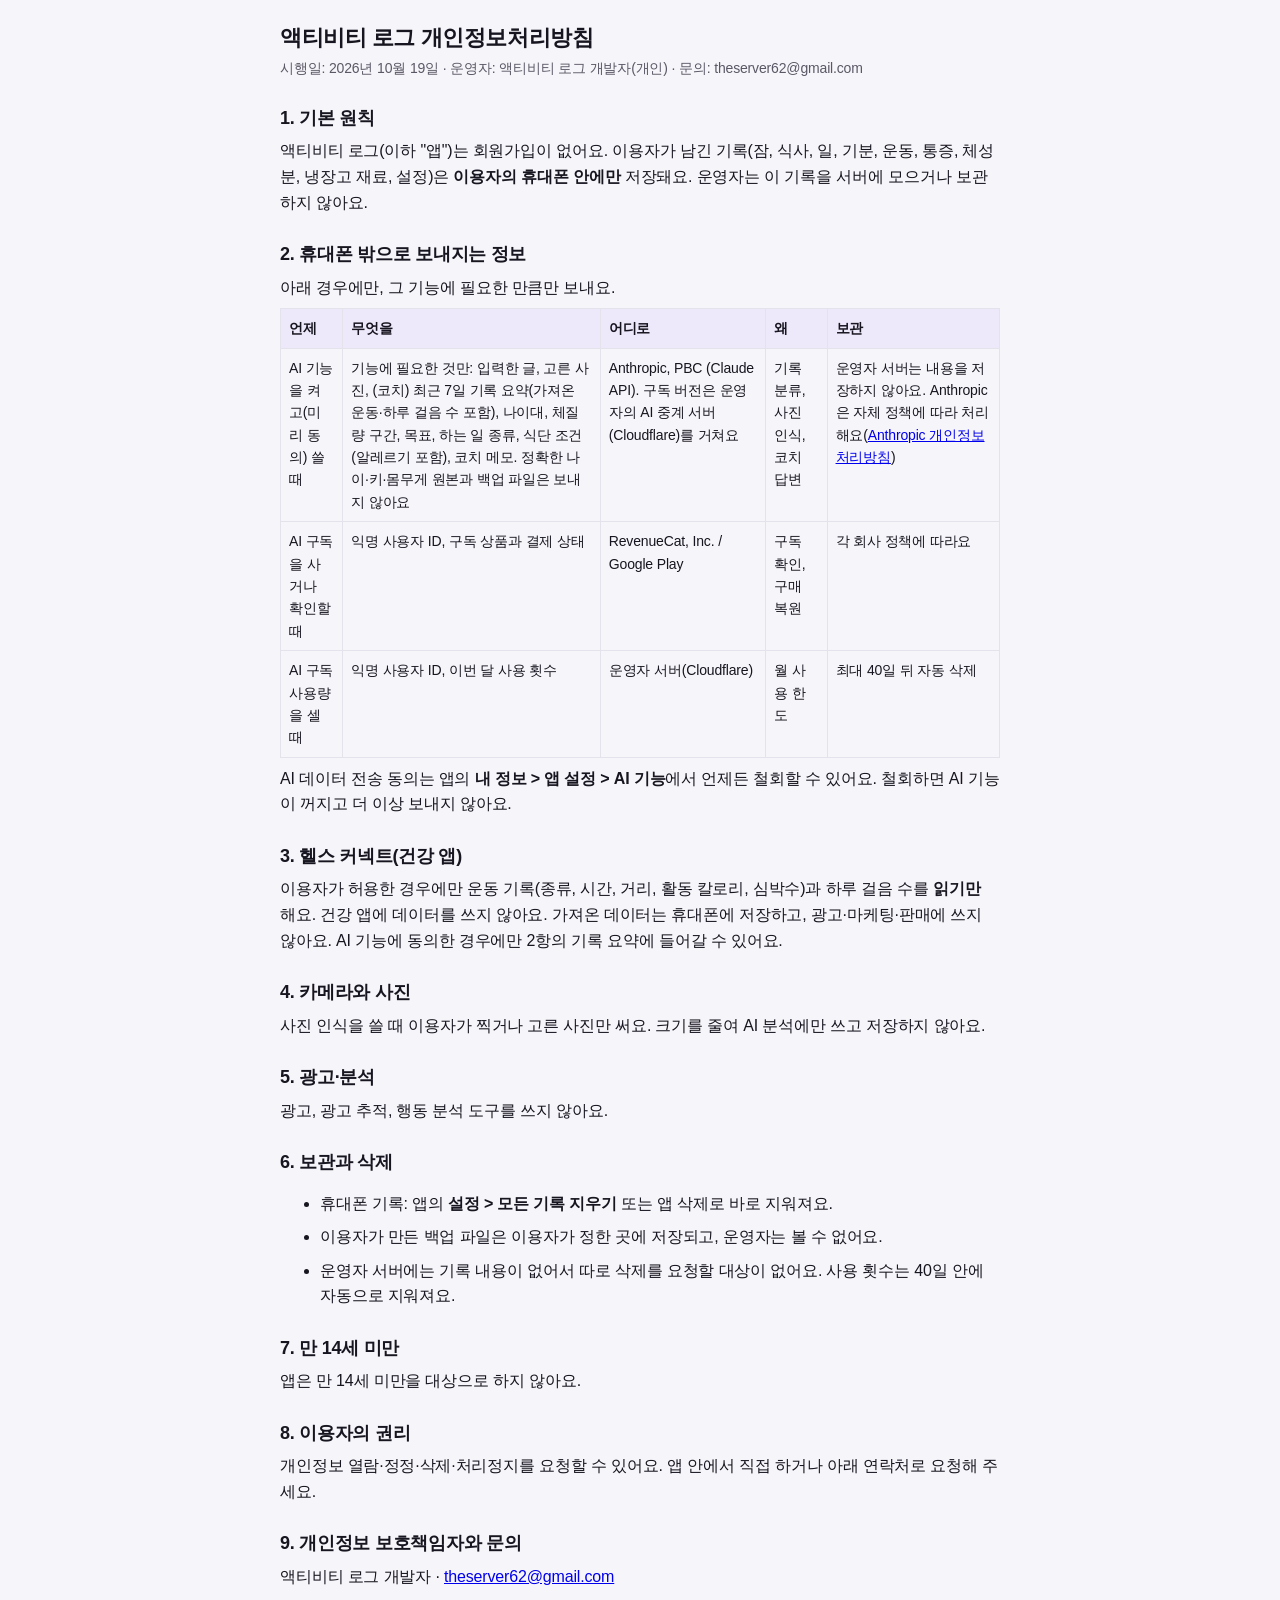
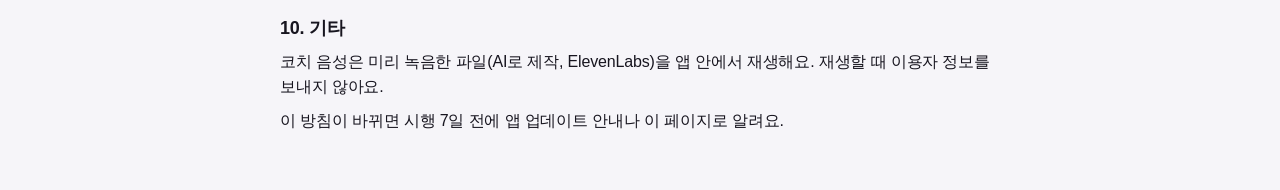
==== activity-log/privacy.html @ 5eaf6dde "액티비티 로그 개인정보처리방침 추가" ====
<!doctype html>
<html lang="ko">
<head>
<meta charset="utf-8">
<meta name="viewport" content="width=device-width,initial-scale=1">
<title>액티비티 로그 개인정보처리방침</title>
<style>
body{margin:0;background:#F6F5F9;color:#17151F;font:400 16px/1.6 -apple-system,BlinkMacSystemFont,'Apple SD Gothic Neo','Noto Sans KR','Malgun Gothic',sans-serif;letter-spacing:-0.01em}
main{max-width:720px;margin:0 auto;padding:24px 16px 48px}
h1{font-size:22px;line-height:1.3;letter-spacing:-0.02em;margin:0 0 4px}
h2{font-size:18px;line-height:1.3;letter-spacing:-0.015em;margin:28px 0 8px}
p,li{margin:0 0 8px}
table{border-collapse:collapse;width:100%;font-size:14px;margin:8px 0}
th,td{border:1px solid #E4E2EA;padding:8px;vertical-align:top;text-align:left}
th{background:#EEE9FA}
.muted{color:#5B5866;font-size:14px}
</style>
</head>
<body>
<main>
<h1>액티비티 로그 개인정보처리방침</h1>
<p class="muted">시행일: 2026년 10월 19일 · 운영자: 액티비티 로그 개발자(개인) · 문의: theserver62@gmail.com</p>

<h2>1. 기본 원칙</h2>
<p>액티비티 로그(이하 "앱")는 회원가입이 없어요. 이용자가 남긴 기록(잠, 식사, 일, 기분, 운동, 통증, 체성분, 냉장고 재료, 설정)은 <b>이용자의 휴대폰 안에만</b> 저장돼요. 운영자는 이 기록을 서버에 모으거나 보관하지 않아요.</p>

<h2>2. 휴대폰 밖으로 보내지는 정보</h2>
<p>아래 경우에만, 그 기능에 필요한 만큼만 보내요.</p>
<table>
<tr><th>언제</th><th>무엇을</th><th>어디로</th><th>왜</th><th>보관</th></tr>
<tr><td>AI 기능을 켜고(미리 동의) 쓸 때</td><td>기능에 필요한 것만: 입력한 글, 고른 사진, (코치) 최근 7일 기록 요약(가져온 운동·하루 걸음 수 포함), 나이대, 체질량 구간, 목표, 하는 일 종류, 식단 조건(알레르기 포함), 코치 메모. 정확한 나이·키·몸무게 원본과 백업 파일은 보내지 않아요</td><td>Anthropic, PBC (Claude API). 구독 버전은 운영자의 AI 중계 서버(Cloudflare)를 거쳐요</td><td>기록 분류, 사진 인식, 코치 답변</td><td>운영자 서버는 내용을 저장하지 않아요. Anthropic은 자체 정책에 따라 처리해요(<a href="https://www.anthropic.com/legal/privacy">Anthropic 개인정보 처리방침</a>)</td></tr>
<tr><td>AI 구독을 사거나 확인할 때</td><td>익명 사용자 ID, 구독 상품과 결제 상태</td><td>RevenueCat, Inc. / Google Play</td><td>구독 확인, 구매 복원</td><td>각 회사 정책에 따라요</td></tr>
<tr><td>AI 구독 사용량을 셀 때</td><td>익명 사용자 ID, 이번 달 사용 횟수</td><td>운영자 서버(Cloudflare)</td><td>월 사용 한도</td><td>최대 40일 뒤 자동 삭제</td></tr>
</table>
<p>AI 데이터 전송 동의는 앱의 <b>내 정보 &gt; 앱 설정 &gt; AI 기능</b>에서 언제든 철회할 수 있어요. 철회하면 AI 기능이 꺼지고 더 이상 보내지 않아요.</p>

<h2>3. 헬스 커넥트(건강 앱)</h2>
<p>이용자가 허용한 경우에만 운동 기록(종류, 시간, 거리, 활동 칼로리, 심박수)과 하루 걸음 수를 <b>읽기만</b> 해요. 건강 앱에 데이터를 쓰지 않아요. 가져온 데이터는 휴대폰에 저장하고, 광고·마케팅·판매에 쓰지 않아요. AI 기능에 동의한 경우에만 2항의 기록 요약에 들어갈 수 있어요.</p>

<h2>4. 카메라와 사진</h2>
<p>사진 인식을 쓸 때 이용자가 찍거나 고른 사진만 써요. 크기를 줄여 AI 분석에만 쓰고 저장하지 않아요.</p>

<h2>5. 광고·분석</h2>
<p>광고, 광고 추적, 행동 분석 도구를 쓰지 않아요.</p>

<h2>6. 보관과 삭제</h2>
<ul>
<li>휴대폰 기록: 앱의 <b>설정 &gt; 모든 기록 지우기</b> 또는 앱 삭제로 바로 지워져요.</li>
<li>이용자가 만든 백업 파일은 이용자가 정한 곳에 저장되고, 운영자는 볼 수 없어요.</li>
<li>운영자 서버에는 기록 내용이 없어서 따로 삭제를 요청할 대상이 없어요. 사용 횟수는 40일 안에 자동으로 지워져요.</li>
</ul>

<h2>7. 만 14세 미만</h2>
<p>앱은 만 14세 미만을 대상으로 하지 않아요.</p>

<h2>8. 이용자의 권리</h2>
<p>개인정보 열람·정정·삭제·처리정지를 요청할 수 있어요. 앱 안에서 직접 하거나 아래 연락처로 요청해 주세요.</p>

<h2>9. 개인정보 보호책임자와 문의</h2>
<p>액티비티 로그 개발자 · <a href="mailto:theserver62@gmail.com">theserver62@gmail.com</a></p>

<h2>10. 기타</h2>
<p>코치 음성은 미리 녹음한 파일(AI로 제작, ElevenLabs)을 앱 안에서 재생해요. 재생할 때 이용자 정보를 보내지 않아요.</p>
<p>이 방침이 바뀌면 시행 7일 전에 앱 업데이트 안내나 이 페이지로 알려요.</p>
</main>
</body>
</html>
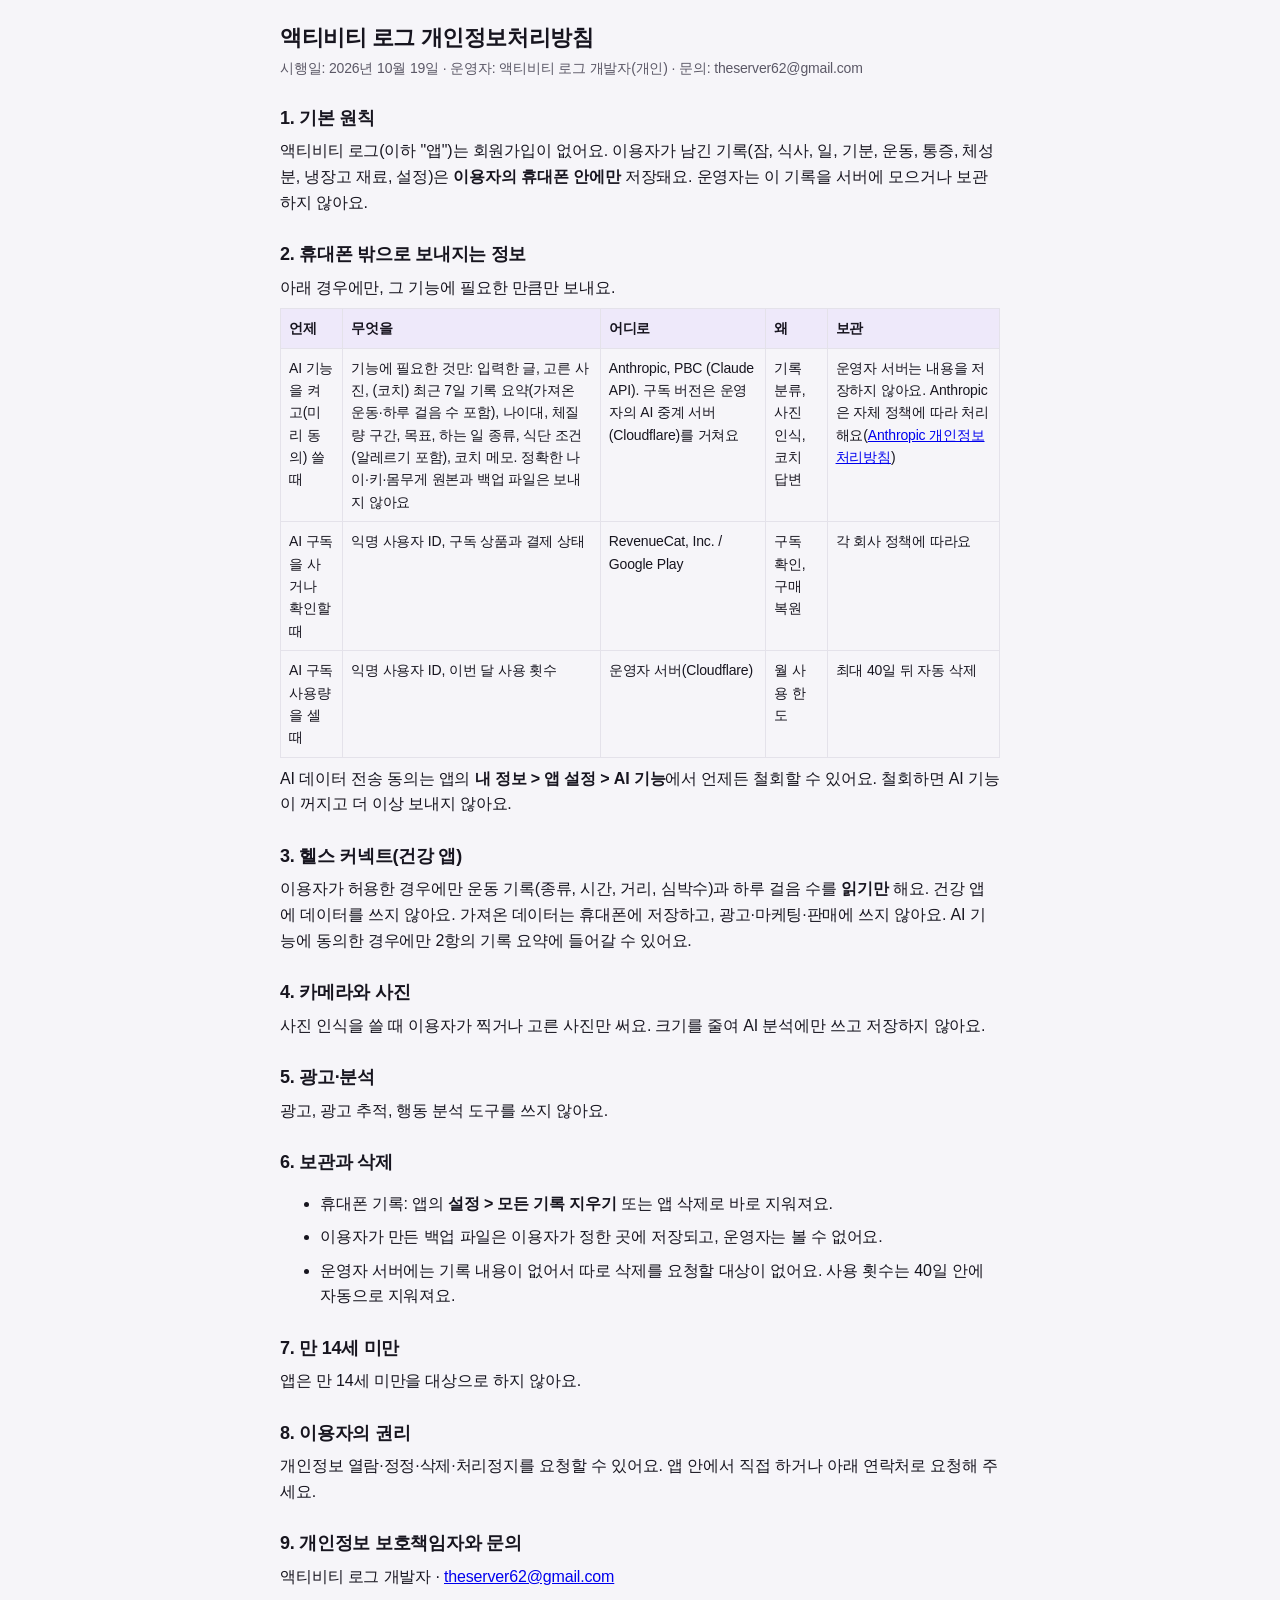
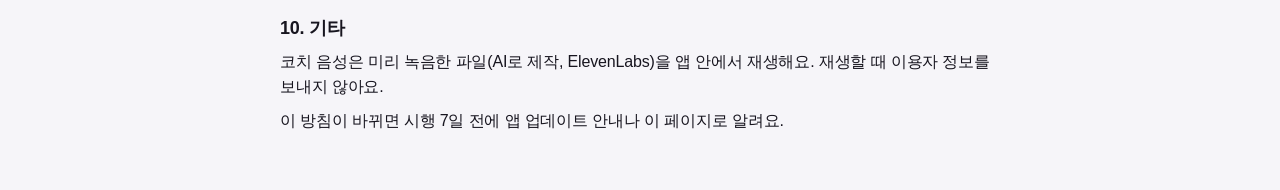
==== commit ebaff019: "activity-log 개인정보처리방침: 활동 칼로리 권한 제거 반영, 의료 고지 문구 (1.8.1) Co-Authored-By: Claude Opus 5.5 <noreply@an" ====
--- a/activity-log/privacy.html
+++ b/activity-log/privacy.html
@@ -35,7 +35,7 @@
 <p>AI 데이터 전송 동의는 앱의 <b>내 정보 &gt; 앱 설정 &gt; AI 기능</b>에서 언제든 철회할 수 있어요. 철회하면 AI 기능이 꺼지고 더 이상 보내지 않아요.</p>
 
 <h2>3. 헬스 커넥트(건강 앱)</h2>
-<p>이용자가 허용한 경우에만 운동 기록(종류, 시간, 거리, 활동 칼로리, 심박수)과 하루 걸음 수를 <b>읽기만</b> 해요. 건강 앱에 데이터를 쓰지 않아요. 가져온 데이터는 휴대폰에 저장하고, 광고·마케팅·판매에 쓰지 않아요. AI 기능에 동의한 경우에만 2항의 기록 요약에 들어갈 수 있어요.</p>
+<p>이용자가 허용한 경우에만 운동 기록(종류, 시간, 거리, 심박수)과 하루 걸음 수를 <b>읽기만</b> 해요. 건강 앱에 데이터를 쓰지 않아요. 가져온 데이터는 휴대폰에 저장하고, 광고·마케팅·판매에 쓰지 않아요. AI 기능에 동의한 경우에만 2항의 기록 요약에 들어갈 수 있어요.</p>
 
 <h2>4. 카메라와 사진</h2>
 <p>사진 인식을 쓸 때 이용자가 찍거나 고른 사진만 써요. 크기를 줄여 AI 분석에만 쓰고 저장하지 않아요.</p>
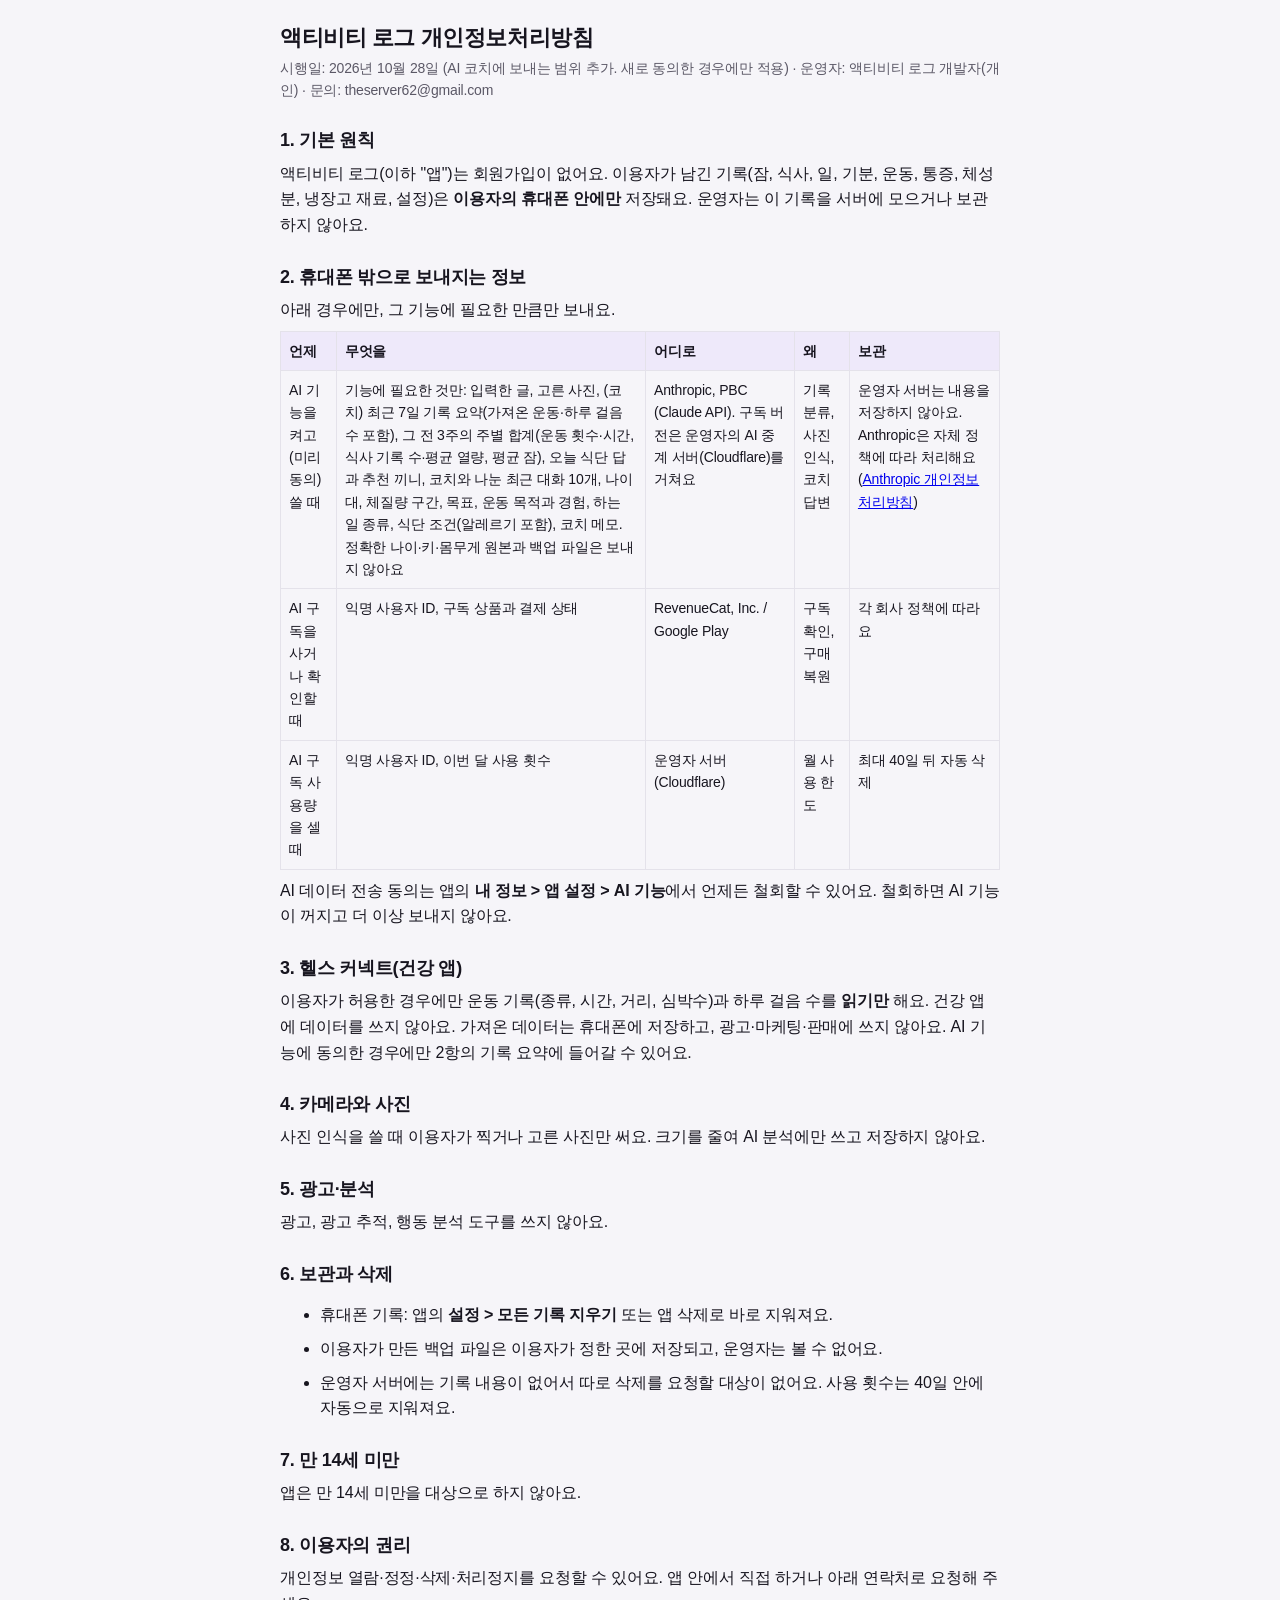
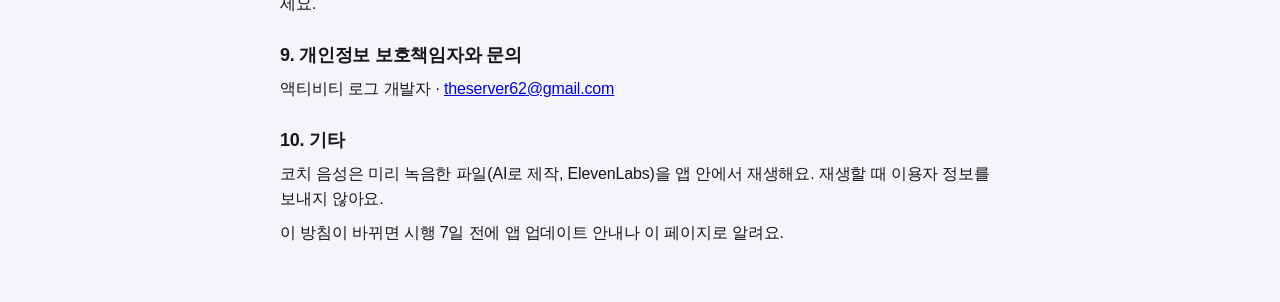
==== commit 9ac8deb2: "activity-log 개인정보처리방침: AI 코치 전송 범위 추가 (10/28) Co-Authored-By: Claude Opus 5.5 <noreply@anthropic.com" ====
--- a/activity-log/privacy.html
+++ b/activity-log/privacy.html
@@ -19,7 +19,7 @@
 <body>
 <main>
 <h1>액티비티 로그 개인정보처리방침</h1>
-<p class="muted">시행일: 2026년 10월 19일 · 운영자: 액티비티 로그 개발자(개인) · 문의: theserver62@gmail.com</p>
+<p class="muted">시행일: 2026년 10월 28일 (AI 코치에 보내는 범위 추가. 새로 동의한 경우에만 적용) · 운영자: 액티비티 로그 개발자(개인) · 문의: theserver62@gmail.com</p>
 
 <h2>1. 기본 원칙</h2>
 <p>액티비티 로그(이하 "앱")는 회원가입이 없어요. 이용자가 남긴 기록(잠, 식사, 일, 기분, 운동, 통증, 체성분, 냉장고 재료, 설정)은 <b>이용자의 휴대폰 안에만</b> 저장돼요. 운영자는 이 기록을 서버에 모으거나 보관하지 않아요.</p>
@@ -28,7 +28,7 @@
 <p>아래 경우에만, 그 기능에 필요한 만큼만 보내요.</p>
 <table>
 <tr><th>언제</th><th>무엇을</th><th>어디로</th><th>왜</th><th>보관</th></tr>
-<tr><td>AI 기능을 켜고(미리 동의) 쓸 때</td><td>기능에 필요한 것만: 입력한 글, 고른 사진, (코치) 최근 7일 기록 요약(가져온 운동·하루 걸음 수 포함), 나이대, 체질량 구간, 목표, 하는 일 종류, 식단 조건(알레르기 포함), 코치 메모. 정확한 나이·키·몸무게 원본과 백업 파일은 보내지 않아요</td><td>Anthropic, PBC (Claude API). 구독 버전은 운영자의 AI 중계 서버(Cloudflare)를 거쳐요</td><td>기록 분류, 사진 인식, 코치 답변</td><td>운영자 서버는 내용을 저장하지 않아요. Anthropic은 자체 정책에 따라 처리해요(<a href="https://www.anthropic.com/legal/privacy">Anthropic 개인정보 처리방침</a>)</td></tr>
+<tr><td>AI 기능을 켜고(미리 동의) 쓸 때</td><td>기능에 필요한 것만: 입력한 글, 고른 사진, (코치) 최근 7일 기록 요약(가져온 운동·하루 걸음 수 포함), 그 전 3주의 주별 합계(운동 횟수·시간, 식사 기록 수·평균 열량, 평균 잠), 오늘 식단 답과 추천 끼니, 코치와 나눈 최근 대화 10개, 나이대, 체질량 구간, 목표, 운동 목적과 경험, 하는 일 종류, 식단 조건(알레르기 포함), 코치 메모. 정확한 나이·키·몸무게 원본과 백업 파일은 보내지 않아요</td><td>Anthropic, PBC (Claude API). 구독 버전은 운영자의 AI 중계 서버(Cloudflare)를 거쳐요</td><td>기록 분류, 사진 인식, 코치 답변</td><td>운영자 서버는 내용을 저장하지 않아요. Anthropic은 자체 정책에 따라 처리해요(<a href="https://www.anthropic.com/legal/privacy">Anthropic 개인정보 처리방침</a>)</td></tr>
 <tr><td>AI 구독을 사거나 확인할 때</td><td>익명 사용자 ID, 구독 상품과 결제 상태</td><td>RevenueCat, Inc. / Google Play</td><td>구독 확인, 구매 복원</td><td>각 회사 정책에 따라요</td></tr>
 <tr><td>AI 구독 사용량을 셀 때</td><td>익명 사용자 ID, 이번 달 사용 횟수</td><td>운영자 서버(Cloudflare)</td><td>월 사용 한도</td><td>최대 40일 뒤 자동 삭제</td></tr>
 </table>
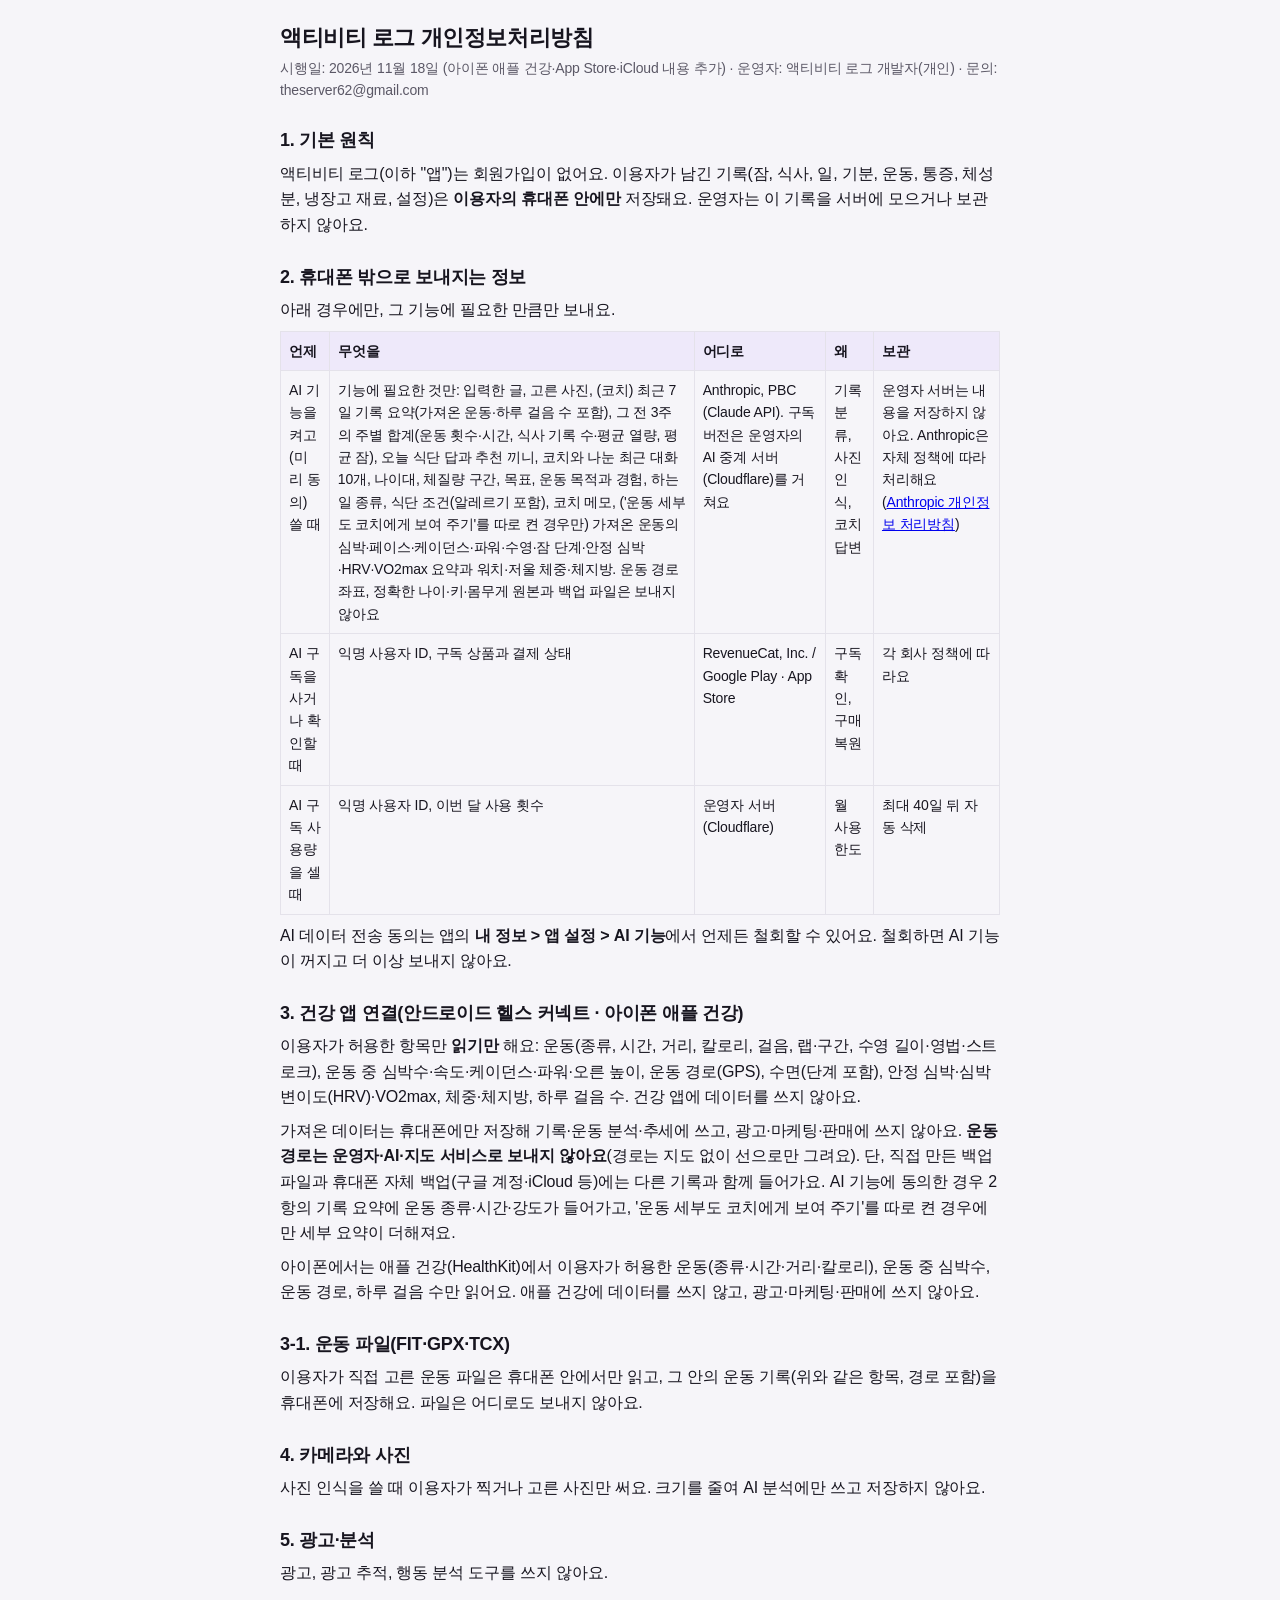
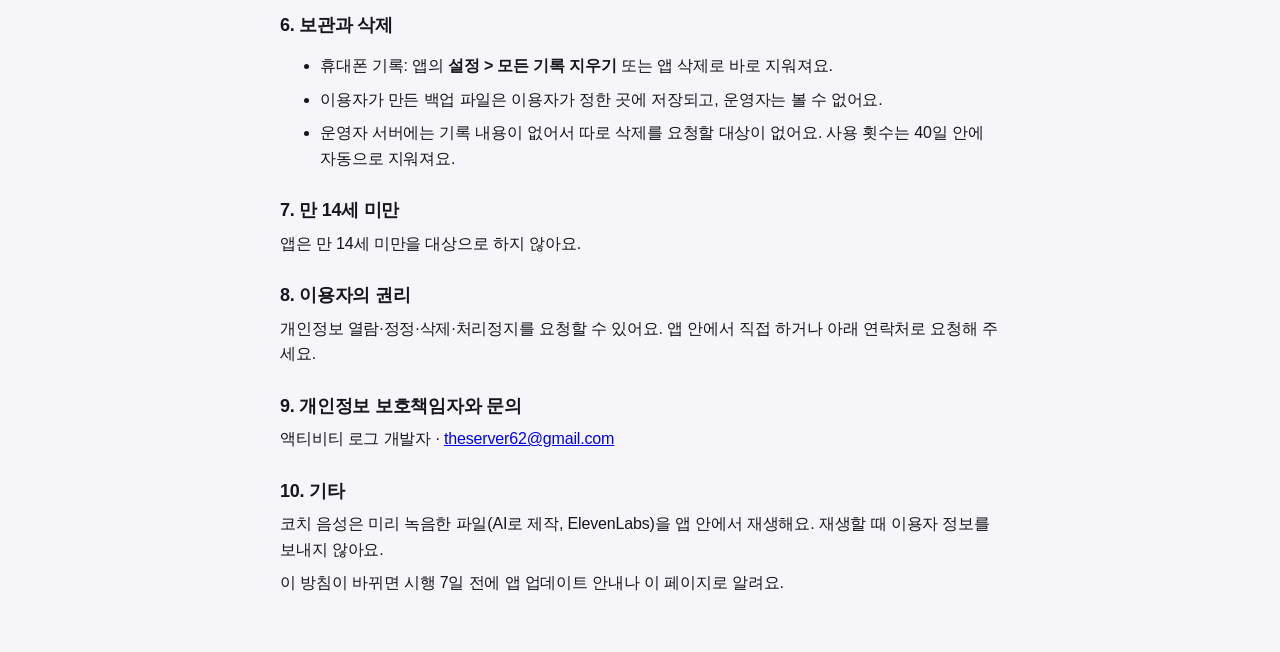
==== commit eaf9f35a: "activity-log 처리방침 11/18판: 아이폰 애플 건강·App Store·iCloud, 워치·운동 파일 가져오기 (activity-log b91e86a) Co-Author" ====
--- a/activity-log/privacy.html
+++ b/activity-log/privacy.html
@@ -19,7 +19,7 @@
 <body>
 <main>
 <h1>액티비티 로그 개인정보처리방침</h1>
-<p class="muted">시행일: 2026년 10월 28일 (AI 코치에 보내는 범위 추가. 새로 동의한 경우에만 적용) · 운영자: 액티비티 로그 개발자(개인) · 문의: theserver62@gmail.com</p>
+<p class="muted">시행일: 2026년 11월 18일 (아이폰 애플 건강·App Store·iCloud 내용 추가) · 운영자: 액티비티 로그 개발자(개인) · 문의: theserver62@gmail.com</p>
 
 <h2>1. 기본 원칙</h2>
 <p>액티비티 로그(이하 "앱")는 회원가입이 없어요. 이용자가 남긴 기록(잠, 식사, 일, 기분, 운동, 통증, 체성분, 냉장고 재료, 설정)은 <b>이용자의 휴대폰 안에만</b> 저장돼요. 운영자는 이 기록을 서버에 모으거나 보관하지 않아요.</p>
@@ -28,14 +28,18 @@
 <p>아래 경우에만, 그 기능에 필요한 만큼만 보내요.</p>
 <table>
 <tr><th>언제</th><th>무엇을</th><th>어디로</th><th>왜</th><th>보관</th></tr>
-<tr><td>AI 기능을 켜고(미리 동의) 쓸 때</td><td>기능에 필요한 것만: 입력한 글, 고른 사진, (코치) 최근 7일 기록 요약(가져온 운동·하루 걸음 수 포함), 그 전 3주의 주별 합계(운동 횟수·시간, 식사 기록 수·평균 열량, 평균 잠), 오늘 식단 답과 추천 끼니, 코치와 나눈 최근 대화 10개, 나이대, 체질량 구간, 목표, 운동 목적과 경험, 하는 일 종류, 식단 조건(알레르기 포함), 코치 메모. 정확한 나이·키·몸무게 원본과 백업 파일은 보내지 않아요</td><td>Anthropic, PBC (Claude API). 구독 버전은 운영자의 AI 중계 서버(Cloudflare)를 거쳐요</td><td>기록 분류, 사진 인식, 코치 답변</td><td>운영자 서버는 내용을 저장하지 않아요. Anthropic은 자체 정책에 따라 처리해요(<a href="https://www.anthropic.com/legal/privacy">Anthropic 개인정보 처리방침</a>)</td></tr>
-<tr><td>AI 구독을 사거나 확인할 때</td><td>익명 사용자 ID, 구독 상품과 결제 상태</td><td>RevenueCat, Inc. / Google Play</td><td>구독 확인, 구매 복원</td><td>각 회사 정책에 따라요</td></tr>
+<tr><td>AI 기능을 켜고(미리 동의) 쓸 때</td><td>기능에 필요한 것만: 입력한 글, 고른 사진, (코치) 최근 7일 기록 요약(가져온 운동·하루 걸음 수 포함), 그 전 3주의 주별 합계(운동 횟수·시간, 식사 기록 수·평균 열량, 평균 잠), 오늘 식단 답과 추천 끼니, 코치와 나눈 최근 대화 10개, 나이대, 체질량 구간, 목표, 운동 목적과 경험, 하는 일 종류, 식단 조건(알레르기 포함), 코치 메모, ('운동 세부도 코치에게 보여 주기'를 따로 켠 경우만) 가져온 운동의 심박·페이스·케이던스·파워·수영·잠 단계·안정 심박·HRV·VO2max 요약과 워치·저울 체중·체지방. 운동 경로 좌표, 정확한 나이·키·몸무게 원본과 백업 파일은 보내지 않아요</td><td>Anthropic, PBC (Claude API). 구독 버전은 운영자의 AI 중계 서버(Cloudflare)를 거쳐요</td><td>기록 분류, 사진 인식, 코치 답변</td><td>운영자 서버는 내용을 저장하지 않아요. Anthropic은 자체 정책에 따라 처리해요(<a href="https://www.anthropic.com/legal/privacy">Anthropic 개인정보 처리방침</a>)</td></tr>
+<tr><td>AI 구독을 사거나 확인할 때</td><td>익명 사용자 ID, 구독 상품과 결제 상태</td><td>RevenueCat, Inc. / Google Play · App Store</td><td>구독 확인, 구매 복원</td><td>각 회사 정책에 따라요</td></tr>
 <tr><td>AI 구독 사용량을 셀 때</td><td>익명 사용자 ID, 이번 달 사용 횟수</td><td>운영자 서버(Cloudflare)</td><td>월 사용 한도</td><td>최대 40일 뒤 자동 삭제</td></tr>
 </table>
 <p>AI 데이터 전송 동의는 앱의 <b>내 정보 &gt; 앱 설정 &gt; AI 기능</b>에서 언제든 철회할 수 있어요. 철회하면 AI 기능이 꺼지고 더 이상 보내지 않아요.</p>
 
-<h2>3. 헬스 커넥트(건강 앱)</h2>
-<p>이용자가 허용한 경우에만 운동 기록(종류, 시간, 거리, 심박수)과 하루 걸음 수를 <b>읽기만</b> 해요. 건강 앱에 데이터를 쓰지 않아요. 가져온 데이터는 휴대폰에 저장하고, 광고·마케팅·판매에 쓰지 않아요. AI 기능에 동의한 경우에만 2항의 기록 요약에 들어갈 수 있어요.</p>
+<h2>3. 건강 앱 연결(안드로이드 헬스 커넥트 · 아이폰 애플 건강)</h2>
+<p>이용자가 허용한 항목만 <b>읽기만</b> 해요: 운동(종류, 시간, 거리, 칼로리, 걸음, 랩·구간, 수영 길이·영법·스트로크), 운동 중 심박수·속도·케이던스·파워·오른 높이, 운동 경로(GPS), 수면(단계 포함), 안정 심박·심박 변이도(HRV)·VO2max, 체중·체지방, 하루 걸음 수. 건강 앱에 데이터를 쓰지 않아요.</p>
+<p>가져온 데이터는 휴대폰에만 저장해 기록·운동 분석·추세에 쓰고, 광고·마케팅·판매에 쓰지 않아요. <b>운동 경로는 운영자·AI·지도 서비스로 보내지 않아요</b>(경로는 지도 없이 선으로만 그려요). 단, 직접 만든 백업 파일과 휴대폰 자체 백업(구글 계정·iCloud 등)에는 다른 기록과 함께 들어가요. AI 기능에 동의한 경우 2항의 기록 요약에 운동 종류·시간·강도가 들어가고, '운동 세부도 코치에게 보여 주기'를 따로 켠 경우에만 세부 요약이 더해져요.</p>
+<p>아이폰에서는 애플 건강(HealthKit)에서 이용자가 허용한 운동(종류·시간·거리·칼로리), 운동 중 심박수, 운동 경로, 하루 걸음 수만 읽어요. 애플 건강에 데이터를 쓰지 않고, 광고·마케팅·판매에 쓰지 않아요.</p>
+<h2>3-1. 운동 파일(FIT·GPX·TCX)</h2>
+<p>이용자가 직접 고른 운동 파일은 휴대폰 안에서만 읽고, 그 안의 운동 기록(위와 같은 항목, 경로 포함)을 휴대폰에 저장해요. 파일은 어디로도 보내지 않아요.</p>
 
 <h2>4. 카메라와 사진</h2>
 <p>사진 인식을 쓸 때 이용자가 찍거나 고른 사진만 써요. 크기를 줄여 AI 분석에만 쓰고 저장하지 않아요.</p>
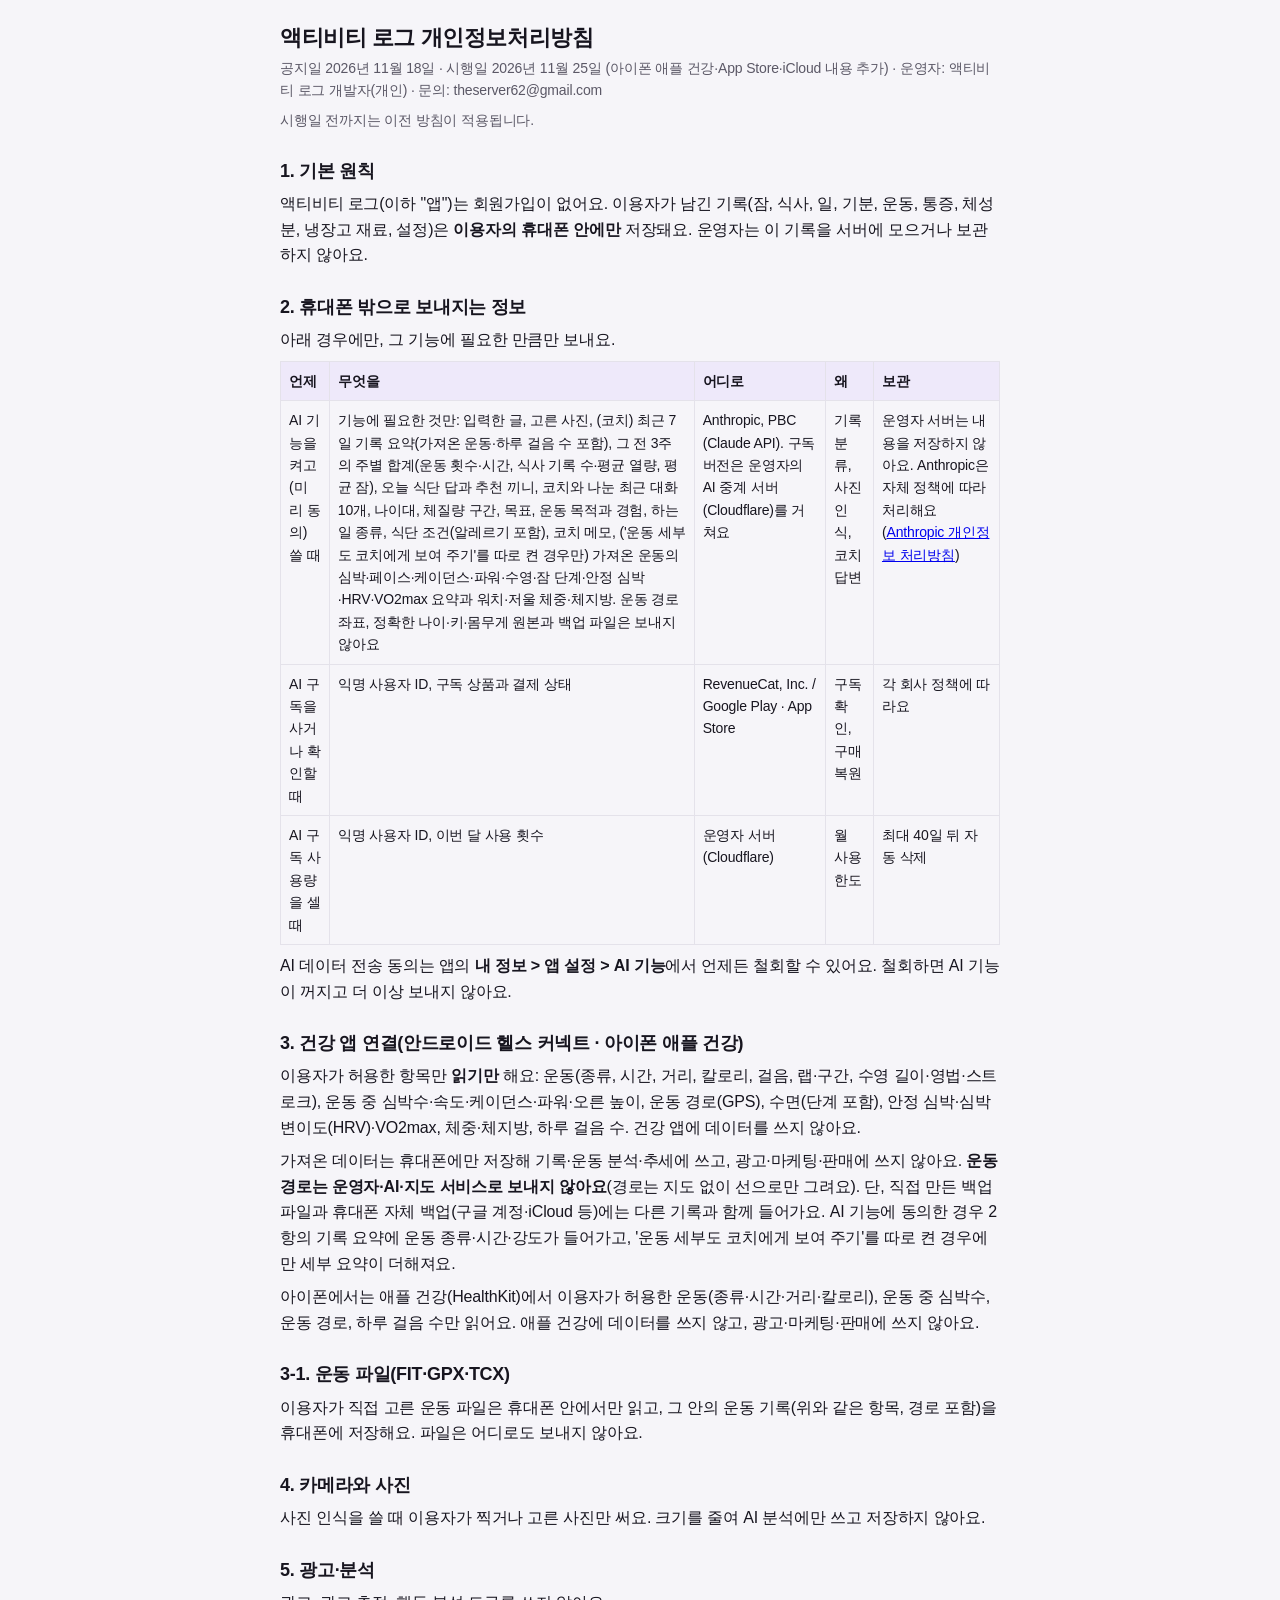
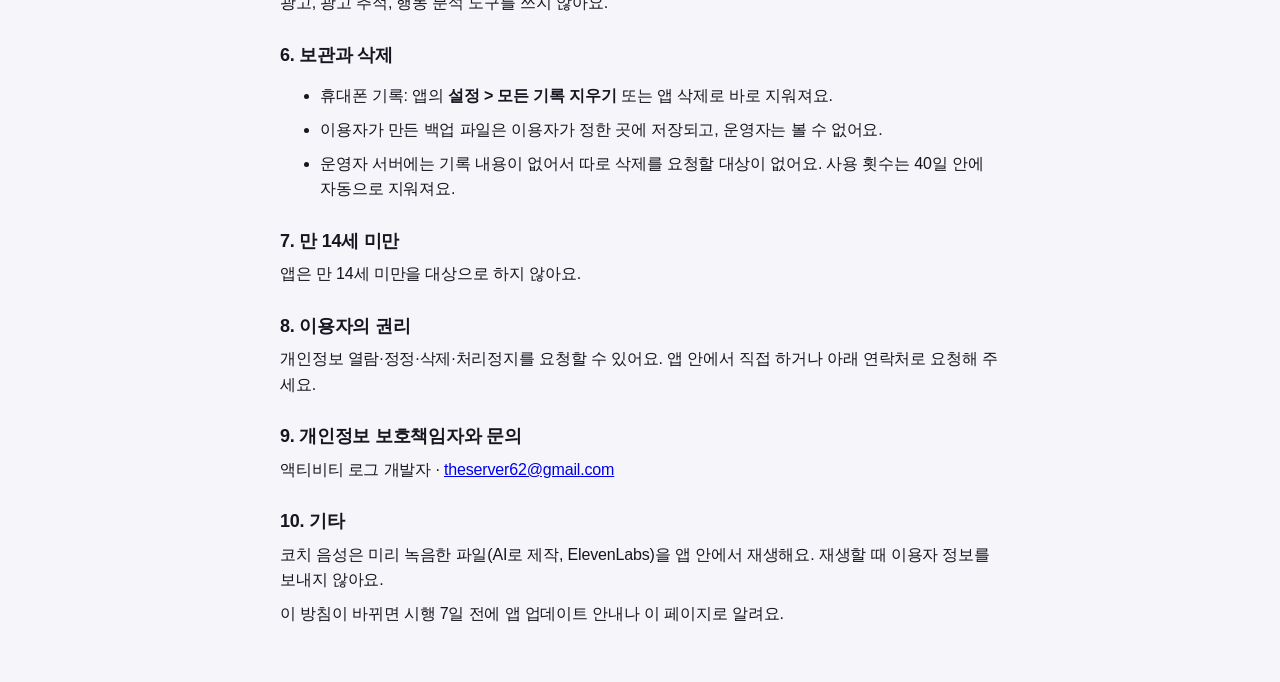
==== commit 1f6afd79: "activity-log 처리방침: 공지일 11/18 · 시행일 11/25(10항 7일 전 고지), 시행 전 이전 방침 적용 (activity-log 94333a3) Co-Autho" ====
--- a/activity-log/privacy.html
+++ b/activity-log/privacy.html
@@ -19,7 +19,8 @@
 <body>
 <main>
 <h1>액티비티 로그 개인정보처리방침</h1>
-<p class="muted">시행일: 2026년 11월 18일 (아이폰 애플 건강·App Store·iCloud 내용 추가) · 운영자: 액티비티 로그 개발자(개인) · 문의: theserver62@gmail.com</p>
+<p class="muted">공지일 2026년 11월 18일 · 시행일 2026년 11월 25일 (아이폰 애플 건강·App Store·iCloud 내용 추가) · 운영자: 액티비티 로그 개발자(개인) · 문의: theserver62@gmail.com</p>
+<p class="muted">시행일 전까지는 이전 방침이 적용됩니다.</p>
 
 <h2>1. 기본 원칙</h2>
 <p>액티비티 로그(이하 "앱")는 회원가입이 없어요. 이용자가 남긴 기록(잠, 식사, 일, 기분, 운동, 통증, 체성분, 냉장고 재료, 설정)은 <b>이용자의 휴대폰 안에만</b> 저장돼요. 운영자는 이 기록을 서버에 모으거나 보관하지 않아요.</p>
